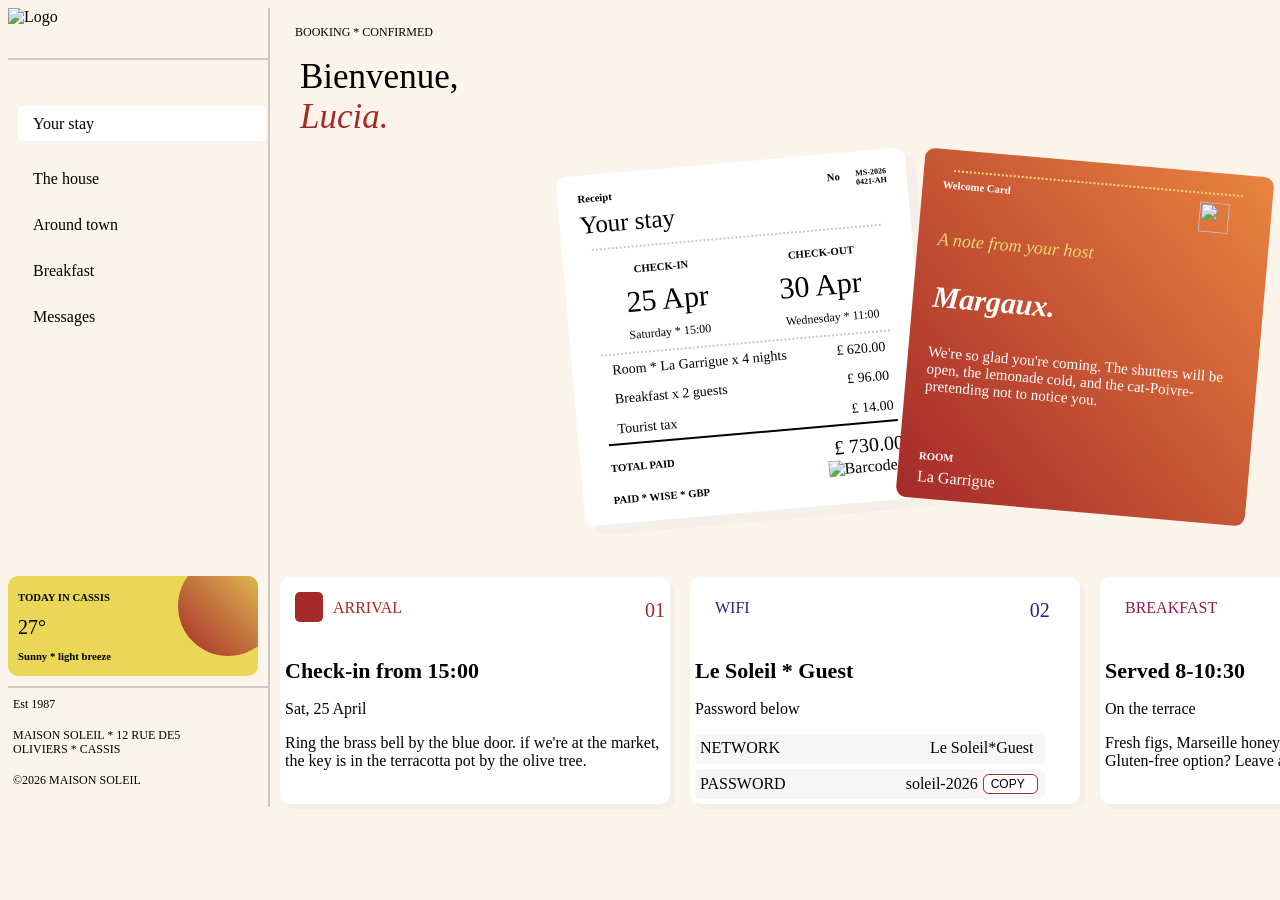
==== HOMEPAGE.HTML @ 52613fba "Initial commit - Maison Soleil booking page" ====
<!DOCTYPE html>
<html lang="en">
<head>
    <meta charset="UTF-8">
    <meta name="viewport" content="width=device-width, initial-scale=1.0">
    <title></title>
    <link rel="stylesheet" href="hotel.css">
    <script src="hotel.js" defer></script>
</head>
<body>
    <div class="side-bar">
 <header>
    <div class="logo-container">
        <img class="logo" src="C:\Users\Lenovo\AppData\Local\Packages\5319275A.WhatsAppDesktop_cv1g1gvanyjgm\LocalState\sessions\C188486C4F913B164E9E0CEC845B10D3C067F4F6\transfers\2026-30\assets\images\logo.svg" alt="Logo">
       <button class="open-sidebar-button" id="open-sidebar-button" onclick="openSidebar()">
            <img src="C:\Users\Lenovo\AppData\Local\Packages\5319275A.WhatsAppDesktop_cv1g1gvanyjgm\LocalState\sessions\C188486C4F913B164E9E0CEC845B10D3C067F4F6\transfers\2026-30\assets\images\icon-menu.svg" alt="Menu">
      </button>
      </div>
      <div class="menu-list">
    <nav class="show" id="navbar">
        <ul class="navs">
            <li><button id="close-sidebar-button" onclick="closeSidebar()"><img src="C:\Users\Lenovo\AppData\Local\Packages\5319275A.WhatsAppDesktop_cv1g1gvanyjgm\LocalState\sessions\C188486C4F913B164E9E0CEC845B10D3C067F4F6\transfers\2026-30\assets\images\icon-close.svg" alt="Close"></button></li>
            <div class="your-stay">
            <li>
               <img src="C:\Users\Lenovo\AppData\Local\Packages\5319275A.WhatsAppDesktop_cv1g1gvanyjgm\LocalState\sessions\C188486C4F913B164E9E0CEC845B10D3C067F4F6\transfers\2026-30\assets\images\icon-bed.svg" alt=""> Your stay
            </li>
            </div>
            <li>
              <img src="C:\Users\Lenovo\AppData\Local\Packages\5319275A.WhatsAppDesktop_cv1g1gvanyjgm\LocalState\sessions\C188486C4F913B164E9E0CEC845B10D3C067F4F6\transfers\2026-30\assets\images\icon-house.svg" alt=""> The house
            </li>
            <li class="around-town">
              <img src="C:\Users\Lenovo\AppData\Local\Packages\5319275A.WhatsAppDesktop_cv1g1gvanyjgm\LocalState\sessions\C188486C4F913B164E9E0CEC845B10D3C067F4F6\transfers\2026-30\assets\images\icon-pin.svg" alt=""> Around town 
            </li>
            <li>
              <img src="C:\Users\Lenovo\AppData\Local\Packages\5319275A.WhatsAppDesktop_cv1g1gvanyjgm\LocalState\sessions\C188486C4F913B164E9E0CEC845B10D3C067F4F6\transfers\2026-30\assets\images\icon-breakfast-outline.svg" alt=""> Breakfast
            </li>
            <li>
              <img src="C:\Users\Lenovo\AppData\Local\Packages\5319275A.WhatsAppDesktop_cv1g1gvanyjgm\LocalState\sessions\C188486C4F913B164E9E0CEC845B10D3C067F4F6\transfers\2026-30\assets\images\icon-mail.svg" alt=""> Messages
            </li>
        </ul>
        </div>
    </nav>
 </header> 
 <div class="weather-container">
   <div class="top-circle"></div>
    <h6 class="weather-heading">TODAY IN CASSIS</h6>
    <p class="temperature-1">27°</p>
    <h6 class="weather-description">Sunny * light breeze</h6>
 </div>  
 <div class="foot">
 <footer>
    <p>Est 1987</p>
    <p class="rue-de5">MAISON SOLEIL * 12 RUE DE5</p>
    <p class="oliviers">OLIVIERS * CASSIS</p>
    <P>&copy;2026 MAISON SOLEIL</P>
 </footer>
 </div>
 </div>
 <div class="main-content">
    <p class="booking-status">BOOKING * CONFIRMED</p>
     <div class="greetings">
      <P id="greeting-text">Bienvenue, <em>Lucia.</em></P>
      <div>
      <button class="print-receipt" id="print-receipt" onclick="printReceipt()"><p>Print receipt</p></button>
      </div>
      <div>
      <button class="add-to-calendar" id="add-to-calendar" onclick="addToGoogleCalendar()"><p>Add to calendar</p></button>
      </div>
    </div>
    <div class="cards">
       <img class="sun-image" src="C:\Users\Lenovo\AppData\Local\Packages\5319275A.WhatsAppDesktop_cv1g1gvanyjgm\LocalState\sessions\C188486C4F913B164E9E0CEC845B10D3C067F4F6\transfers\2026-30\assets\images\illustration-sun.svg" alt="Sun illustration">
 <div class="stay-receipt">
      <section id="receipt">
         <div class="receipt-top">
         <h6 class="rpt-mstk">Receipt</h6>
         <h6 class="receipt-no">No</h6>
         <div class="bookings">
         <h6 class="booking-no">MS-2026</h6><h6 class="booking-ref">0421-AH</h6>
         </div>
         </div>
         <div class="stay-description-container">
         <p class="stay-description">Your stay</p>
         </div>
         <div class="checks">
            <h6>CHECK-IN</h6><h6>CHECK-OUT</h6>
         </div>
         <div class="dates">
            <date>25 Apr</date><date>30 Apr</date>
         </div>
         <div class="day">
            <date class="day-date">Saturday * 15:00</date><date class="days-date" >Wednesday * 11:00</date>
         </div>
         <div class="guests">
         <div class="nights">
            <p>Room * La Garrigue x 4 nights</p><p>£ 620.00</p>
         </div>
         <div class="meals">
            <p>Breakfast x 2 guests</p><p>£ 96.00</p>
         </div>
         <div class="tax">
            <p>Tourist tax</p><p>£ 14.00</p>
         </div>
         </div>
         <div class="payment">
            <h6>TOTAL PAID</h6><p class="total-amount">£ 730.00</p>
         </div>
         <div class="payment-method">
            <h6>PAID * WISE * GBP</h6>
            <img class="barcode" src="C:\Users\Lenovo\AppData\Local\Packages\5319275A.WhatsAppDesktop_cv1g1gvanyjgm\LocalState\sessions\C188486C4F913B164E9E0CEC845B10D3C067F4F6\transfers\2026-30\assets\images\icon-barcode.svg" alt="Barcode">
         </div>
      </section>
 </div>
 <div class="welcome-card">
   <div class="welcome-card-top">
   <h6 class="welcomes">Welcome Card</h6>
   <img id="sun-img" width="20" height="20" src="C:\Users\Lenovo\AppData\Local\Packages\5319275A.WhatsAppDesktop_cv1g1gvanyjgm\LocalState\sessions\C188486C4F913B164E9E0CEC845B10D3C067F4F6\transfers\2026-30\assets\images\icon-sun.svg" alt="">
   </div>
   <p class="message-head">A note from your host</p>
   <h3 class="host-name">Margaux.</h3>
   <p class="welcome-message">We're so glad you're coming. The shutters will be open, the lemonade cold, and the cat-Poivre-pretending not to notice you.</p>
   <h6 class="roomh6">ROOM</h6>
   <p>La Garrigue</p>
</div>
    </div>
    <div class="base-divs">
   <div class="arrival-div">
      <div class="arrival-top-texts">
      <div id="key">
         <img src="C:\Users\Lenovo\AppData\Local\Packages\5319275A.WhatsAppDesktop_cv1g1gvanyjgm\LocalState\sessions\C188486C4F913B164E9E0CEC845B10D3C067F4F6\transfers\2026-30\assets\images\icon-key.svg" alt="">
      </div>
      <p id="arrive">ARRIVAL</p>
      <p id="arrive-01">01</p>
      </div>
      <p><strong>Check-in from 15:00</strong></p>
      <p>Sat, 25 April</p>
      <p>Ring the brass bell by the blue door. if we're at the market, the key is in the terracotta pot by the olive tree.</p>
   </div>
   <div class="wifi-div">
      <div class="wifi-top-texts">
         <div class="image-bg">
            <img src="C:\Users\Lenovo\AppData\Local\Packages\5319275A.WhatsAppDesktop_cv1g1gvanyjgm\LocalState\sessions\C188486C4F913B164E9E0CEC845B10D3C067F4F6\transfers\2026-30\assets\images\icon-wifi.svg" alt="">
         </div>
         <p id="wifi">WIFI</p>
         <p id="wifi-02">02</p>
      </div>
      <p><strong>Le Soleil * Guest</strong></p>
      <p>Password below</p>
      <div class="network">NETWORK <p>Le Soleil*Guest</p></div>
      <div class="wifis">PASSWORD <p class="wifi-password">soleil-2026</p>
      <button type="button" class="copy" data-copy=".wifi-password">
         <p class="copy-label">COPY</p>
      </button>
      </div>
      </div>
   <div class="breakfast-div">
      <div class="breakfast-top-texts">
         <div class="breakfast-bg">
            <img src="C:\Users\Lenovo\AppData\Local\Packages\5319275A.WhatsAppDesktop_cv1g1gvanyjgm\LocalState\sessions\C188486C4F913B164E9E0CEC845B10D3C067F4F6\transfers\2026-30\assets\images\icon-breakfast.svg" alt="">
         </div>
         <p id="breakfast">BREAKFAST</p>
         <p id="breakfast-03">03</p>
      </div>
      <p><strong>Served 8-10:30</strong></p>
      <p>On the terrace</p>
      <p>Fresh figs, Marseille honey, pain au levain, and espresso. Gluten-free option? Leave a note the night before</p>
   </div>
 </div>
 </div>
</body>
</html>
---- hotel.css ----
.navs {display:flex; list-style: none; gap: 30px; flex-direction: column; margin-left: -20px; line-height: 1.0; cursor: pointer;}

body {background-color: rgb(251, 244, 235); display: flex;}

.navs li {display: flex; align-items: center; gap: 5px;}

.logo {width: 100px; height: 50px; margin-bottom: 0px;}

span {display: block; margin-left: 50px; margin-top: -20px;}

.logo-container {border-bottom: 2px solid #ccc8c8; width: 260px; display: flex; justify-content: space-between;}

.your-stay {margin-left:-10px; background-color: #ffffff; width: 248px; height: 35px; color: #000; padding: 10px; box-sizing: border-box; border-radius: 5px;}

.menu-list {gap: 20px;}

.around-town:hover {background-color: #ffffff; margin-left: -10px; width: 248px; height: 35px; padding: 10px; box-sizing: border-box; border-radius: 5px;}

.weather-container {text-align: left; margin-top: 235px; align-items: center; padding: 10px;
     box-sizing: border-box; margin-right: 10px;  background-color: hsl(52, 78%, 63%); position: relative;
     border-radius: 10px; width: 250px; height: 100px; line-height: 0.3; overflow: hidden;}

.top-circle {width: 100px; height: 100px; border-radius: 50%; background-image:
     linear-gradient(to left bottom, hsl(52, 78%, 63%), rgb(165, 42, 42)); 
      position: absolute; margin-left: 160px; margin-top: -30px;}

.side-bar {border-right: 2px solid #ccc8c8; display: flex;
     flex-direction: column;}

.temperature-1 {font-size: 20px;}

.contents {border-right: 2px solid #ccc8c8; width: 270px;}

.weather-heading {margin-top: 10px;}

.foot  {border-top: 2px solid #ccc8c8; width: 260px;}
 
.stay-receipt {background-color: white; width: 350px; padding: 20px; height: 350px; position: absolute; 
    top: 0; left: 0; transform: rotate(-5deg); border-radius: 10px; box-sizing: border-box;
     box-shadow: 10px 10px rgba(224, 224, 224, 0.3);}

.stay-receipt h6 {margin-top: 0; margin-bottom: 0px;}

.cards {display: flex; flex-direction: row; margin-left: 300px; margin-top: -10px; position: relative; width: max-content; height: fit-content;}

.welcome-card {background-image: linear-gradient(to right top, rgb(165, 42, 42), rgb(234, 131, 63));
     border-radius: 10px; width: 350px;
     height: 350px; color: white; margin-left: 90px; position: absolute; top: 0px; left: 250px;
     padding: 20px; box-sizing: border-box; transform: rotate(5deg);}

.cards:hover .stay-receipt {transform: rotate(5deg); cursor: pointer;  position: absolute; left: -160px; transition:all ease-in-out 2s;}

.cards:hover .welcome-card {transform: rotate(-5deg); cursor: pointer; position: absolute; right: -160px; transition: all 2s ease-in-out;}

.cards img {width: 150px; height: 150px; margin-left: 190px; margin-top: 60px;}

main-content {width: 100%;}

.base-divs {display: flex; gap: 10px; margin-top: 205px; margin-left: 10px; gap: 20px;}

.arrival-div, .wifi-div, .breakfast-div {background-color: #ffffff; border-radius: 10px; box-shadow: 5px 5px rgba(224, 224, 224, 0.3); width: 390px; min-height: 180px; padding: 5px; box-sizing: border-box;}

.greetings {display: flex;}

.print-receipt {height: 30px; width: 80px;
     background-color: #ffffff; border: 2px solid rgb(165, 42, 42);
     border-radius: 15px; box-sizing: border-box; margin-left: 760px; 
     font-size: 12px; color: black; padding: 5px; align-items: center;}

.print-receipt p {margin-top: 0px;}

.print-receipt:hover {background-color: black; color: white; cursor: pointer;}

.add-to-calendar {height: 30px; width: 100px; margin-left: 10px; background-color: black;
     color: white; border-radius: 15px; box-sizing: border-box; padding-left: 5px; 
     font-size: 12px; border: 2px solid rgb(165, 42, 42); padding: 5px; align-items: center;}

.add-to-calendar p {margin-top: 0px;}

.add-to-calendar:hover {background-color: white; color: black; cursor: pointer;}

#key {width: 30px; height: 30px; background-color: rgb(165, 42, 42); border-radius: 5px; margin-left: 10px;}

.arrival-top-texts p {color: rgb(165, 42, 42);}


.arrival-top-texts {display: flex; gap: 10px; margin-top: 10px; }

#arrive {margin-top: 7px;}

#wifi {margin-top: 7px;}

.wifi-top-texts {display: flex; gap: 10px; margin-top: 10px; }

#arrive-01 {margin-left: 233px; margin-top: 7px; font-size: 20px; }

#wifi-02 {margin-left: 270px; margin-top: 7px; font-size: 20px; }

.image-bg {width: fit-content; height: fit-content; background-color: rgba(24, 24, 119, 0.936); border-radius: 5px; 
    margin-left: 10px;}

.wifi-top-texts p {color: rgba(24, 24, 119, 0.936);}

.breakfast-top-texts {display: flex; gap: 10px; margin-top: 10px; }

#breakfast {margin-top: 7px;}

#breakfast-03 {margin-left: 213px; margin-top: 7px; font-size: 20px;}

.breakfast-bg {width: fit-content; height: fit-content; background-color: rgba(139, 11, 73, 0.936); 
    border-radius: 5px; margin-left: 10px;}

.breakfast-top-texts p {color: rgba(139, 11, 73, 0.936);}

.arrival-div strong {font-size: 22px;}

.breakfast-div strong {font-size: 22px;}

.wifi-div strong {font-size: 22px;}

.network {display: flex; flex-direction: row; width: 350px; padding: 5px; height: 30px; 
    box-sizing: border-box; border-radius: 5px; background-color: rgba(224, 224, 224, 0.3);}

.network p {margin-left: 150px; margin-top: 0px;}

.wifis p {margin-left: 120px; margin-top: 15px;}

.wifis {margin-top: 5px; display: flex; align-items: center; flex-direction: row; width: 350px; padding: 5px; height: 30px; box-sizing: border-box; border-radius: 5px; background-color: rgba(224, 224, 224, 0.3);}

.copy {margin-top: 5px; margin-bottom: 5px; margin-left: 5px; display: flex; 
    color: black;
    flex-direction: row; width: 55px; padding: 5px;
    height: 20px;  border-radius: 6px; 
    background-color: white; align-items: center; padding: 8px 12px;
    gap: 8px; border: none; outline: none; cursor: pointer; border: 1px solid rgb(165, 42, 42);}

.copy p {margin: 0px; margin-left: -5px; font-size: 12px;}

.copy:active {background-color: white;}

.copy:disabled {background-color: black; color: white; cursor: not-allowed;}

.booking-status { margin-left: 20px; padding: 5px; font-size: 12px;}

.greetings p { margin-top: 0px; }

.greetings {margin-left: 30px;}

#greeting-text {font-size: 35px;}

#greeting-text em {color: rgb(165, 42, 42);}

.foot p {font-size: 12px; text-align: left; margin-left: 5px; padding-bottom: 10px;}
.foot {line-height: 0.75; margin-top: 10px;}

.rue-de5 {margin-bottom: 0px;}

.oliviers {margin-top: -5px;}

#sun-img {width: 30px; height: 30px; margin-top: 5px;}

.welcome-message {font-size: 15px;}

.host-name {font-size: 30px; font-style: italic;}

.message-head {font-style: italic; font-size: 18px; color: rgb(228, 221, 113);}

.roomh6 {margin-top: 55px; margin-bottom: -10px; }

.welcome-card-top {display: flex; align-items: center; gap: -30px;
     width: 290px; height: 40px; margin-left: 10px; border-top: 2px dotted rgb(228, 221, 113);}

.welcome-card-top h6 {margin-top: -15px; margin-bottom: 0px;}

.welcomes {margin-left: -10px;}

.receipt-top {display: flex; justify-content: space-between; align-items: center; margin-top: -10px;}


.bookings {display: block; margin-top: 7px; font-size: 12px;}

.receipt-top h6 {margin-top: 0px; margin-bottom: 0px;}

.receipt-no {margin-left: 200px;}

.stay-description {margin-top: 1px; font-size: 25px; margin-left: -10px;}

.stay-description-container {width: 290px; height: 40px; margin-left: 10px; box-sizing: 
    border-box; border-bottom: 2px dotted #ccc8c8;}

.checks {display: flex;  gap: 100px; margin-left: 50px; margin-top: 15px;}

.dates {display: flex; gap: 71px; font-family:Cambria, Cochin, Georgia, Times, 'Times New Roman', 
    serif; font-size: 30px; margin-left: 40px; margin-top: 10px;}

.day {display: flex; margin-left: 10px; gap: 75px; box-sizing: border-box; font-size: 12px; 
    border-bottom: 2px dotted #ccc8c8; width: 290px; height: 35px; }

.day-date {margin-left: 30px; margin-top: 9px;}

.days-date {margin-top: 9px;}

.nights {display: flex; align-items: center; gap: 50px; margin-left: 10px; font-size: 14px;}

.meals {display: flex; align-items: center; gap: 120px; margin-left: 10px; font-size: 14px;}

.tax {display: flex; align-items: center; gap: 175px; margin-left: 10px; font-size: 14px;}

.guests {line-height: 0.1; border-bottom: 2px solid black; margin-left: 10px; box-sizing: border-box; width: 290px;}

.payment {display: flex; align-items: center; gap: 160px; margin-left: 10px; margin-top: -10px;}

.total-amount {font-size: 20px;}

.payment-method img {width: 80px; height: 30px; margin-right: -10px; margin-top: 1px; margin-left: 120px;}

.payment-method {display: flex; flex-direction: row;  gap: px;   margin-top: -20px}

.payment-method h6 {margin-top: 15px; margin-bottom: 0px; margin-left: 10px;}

#close-sidebar-button {background: none; border: none; padding: 1em; display: none; margin-top: 0px; margin-bottom: 0px;}

#open-sidebar-button {background: none; border: none; padding: 1em; width: 50px;
     height: 50px; margin-left: 90px; margin-top: 0px; display: none;}

@media print {
    body * {
        visibility: hidden;
    }

    #receipt, #receipt * {
        visibility: visible;
    }

    #receipt {
        position: absolute;
        left: 0;
        top: 0;
        transform: none;
        box-shadow: none;
        width: 100%;
    }

}



@media screen and (max-width: 768px) {
    body {display: flex; flex-direction: column; min-height: 100vh; line-height: 1.5em;}
    
    .weather-container {display: none;}

    #open-sidebar-button {
        display: block;
    }

    .print-receipt {margin-left: 0px; display: inline-flex; padding-left: 5px; padding-top: 15px;}

    .add-to-calendar {margin-left: 90px; margin-top: -30px;  
        display: inline-flex; padding-left: 5px; padding-top: 15px;}

    .cards {flex-direction: column; margin-left: 0px; line-height: 1.0em; gap: 20px;
         margin: 0 auto;
        }

    .welcome-card {margin-left: 0px;}

    .base-divs {flex-direction: column; margin-top: 20px; width: 350px;  margin-right: auto; margin-left: auto;}

    .arrival-div, .wifi-div, .breakfast-div {width: 350px;  margin-right: auto; margin-left: auto;}

    #close-sidebar-button {
        display: block;
    }

    #arrive-01 {margin-left: 185px;}

    #wifi-02 {margin-left: 225px;}

    #breakfast-03 {margin-left: 170px;}
    
    nav {
        position: fixed;
        top: 0; right: -100%; height: 100vh; width: min(15em, 100%);
        z-index: 10;
        border-left: 1px solid #ccc;
    }

    .side-bar  {display: flex;
     flex-direction: column;
    }


    nav.show {
        right: 0;
    }

    nav ul {
        width: 100%;
        flex-direction: column;
    }

    .stay-receipt {position: static; transform: none; margin-top: 20px;}

    .welcome-card {position: static; transform: none;}

    .cards:hover .stay-receipt {position: static; transform: none;}

   .cards:hover .welcome-card {position: static; transform: none;}

    .foot{display: none;}

    .sun-image {display: none;}

    .booking-status {margin-left: 60px;}

    .greetings {flex-direction: column; justify-content: flex-start; margin-left: 70px;}

    .logo-container {
        border-bottom: 2px solid #ccc8c8; width: 100%; margin-bottom: 0px;
    }
}
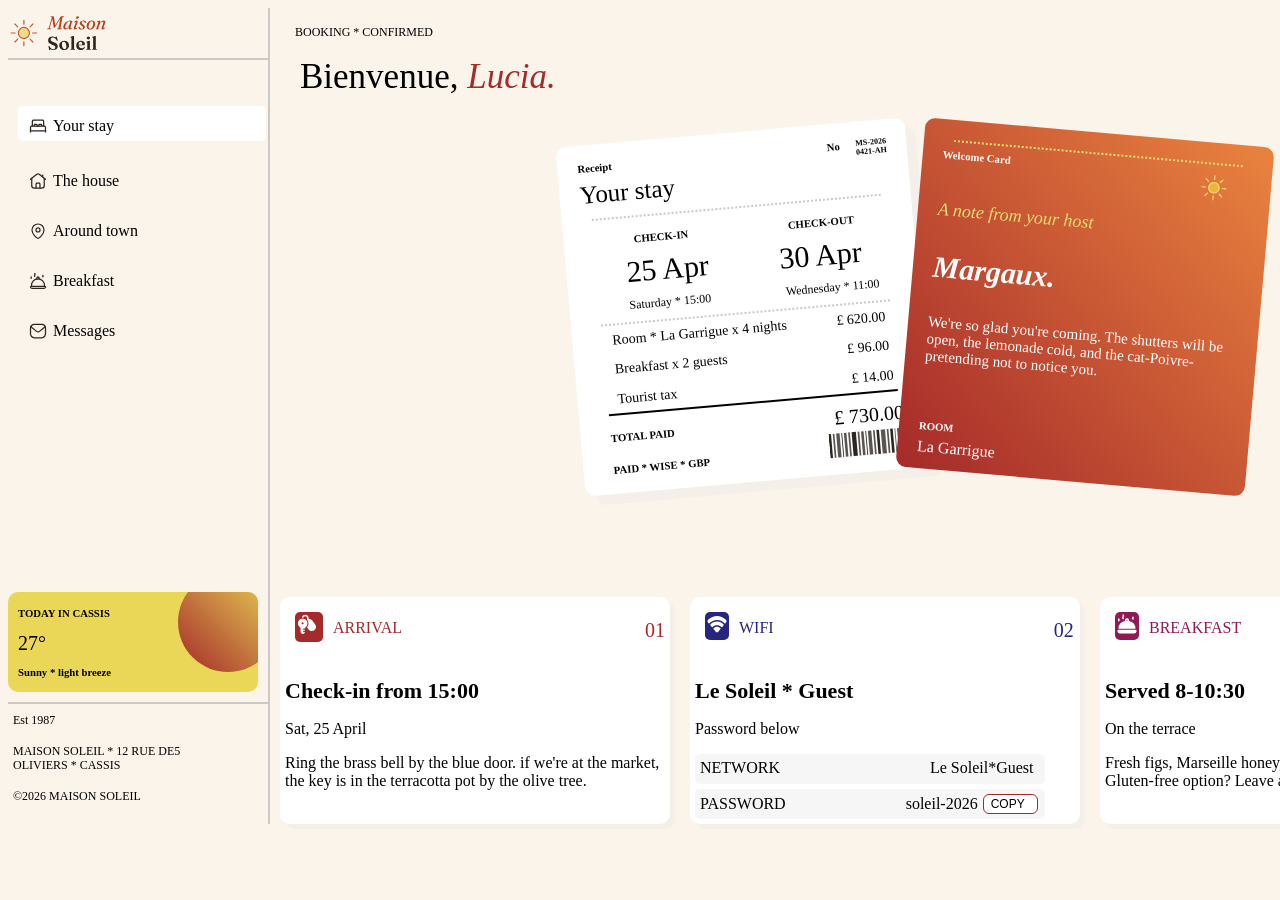
==== commit 325fa977: "Updatw HTML and CSS files" ====
--- a/HOMEPAGE.HTML
+++ b/HOMEPAGE.HTML
@@ -11,35 +11,36 @@
     <div class="side-bar">
  <header>
     <div class="logo-container">
-        <img class="logo" src="C:\Users\Lenovo\AppData\Local\Packages\5319275A.WhatsAppDesktop_cv1g1gvanyjgm\LocalState\sessions\C188486C4F913B164E9E0CEC845B10D3C067F4F6\transfers\2026-30\assets\images\logo.svg" alt="Logo">
-       <button class="open-sidebar-button" id="open-sidebar-button" onclick="openSidebar()">
-            <img src="C:\Users\Lenovo\AppData\Local\Packages\5319275A.WhatsAppDesktop_cv1g1gvanyjgm\LocalState\sessions\C188486C4F913B164E9E0CEC845B10D3C067F4F6\transfers\2026-30\assets\images\icon-menu.svg" alt="Menu">
+        <img class="logo" src="logo.svg" alt="Logo">
+       <button class="open-sidebar-button" id="open-sidebar-button" onclick="openSidebar()" aria-label="open sidebar" aria-expanded="false" aria-controls="navbar">
+            <img src="icon-menu.svg" alt="Menu">
       </button>
       </div>
       <div class="menu-list">
     <nav class="show" id="navbar">
         <ul class="navs">
-            <li><button id="close-sidebar-button" onclick="closeSidebar()"><img src="C:\Users\Lenovo\AppData\Local\Packages\5319275A.WhatsAppDesktop_cv1g1gvanyjgm\LocalState\sessions\C188486C4F913B164E9E0CEC845B10D3C067F4F6\transfers\2026-30\assets\images\icon-close.svg" alt="Close"></button></li>
+            <li><button id="close-sidebar-button" onclick="closeSidebar()" aria-label="close sidebar" ><img src="icon-close.svg" alt="Close"></button></li>
             <div class="your-stay">
             <li>
-               <img src="C:\Users\Lenovo\AppData\Local\Packages\5319275A.WhatsAppDesktop_cv1g1gvanyjgm\LocalState\sessions\C188486C4F913B164E9E0CEC845B10D3C067F4F6\transfers\2026-30\assets\images\icon-bed.svg" alt=""> Your stay
+               <img src="icon-bed.svg" alt=""> Your stay
             </li>
             </div>
             <li>
-              <img src="C:\Users\Lenovo\AppData\Local\Packages\5319275A.WhatsAppDesktop_cv1g1gvanyjgm\LocalState\sessions\C188486C4F913B164E9E0CEC845B10D3C067F4F6\transfers\2026-30\assets\images\icon-house.svg" alt=""> The house
+              <img src="icon-house.svg" alt=""> The house
             </li>
             <li class="around-town">
-              <img src="C:\Users\Lenovo\AppData\Local\Packages\5319275A.WhatsAppDesktop_cv1g1gvanyjgm\LocalState\sessions\C188486C4F913B164E9E0CEC845B10D3C067F4F6\transfers\2026-30\assets\images\icon-pin.svg" alt=""> Around town 
+              <img src="icon-pin.svg" alt=""> Around town 
             </li>
             <li>
-              <img src="C:\Users\Lenovo\AppData\Local\Packages\5319275A.WhatsAppDesktop_cv1g1gvanyjgm\LocalState\sessions\C188486C4F913B164E9E0CEC845B10D3C067F4F6\transfers\2026-30\assets\images\icon-breakfast-outline.svg" alt=""> Breakfast
+              <img src="icon-breakfast-outline.svg" alt=""> Breakfast
             </li>
             <li>
-              <img src="C:\Users\Lenovo\AppData\Local\Packages\5319275A.WhatsAppDesktop_cv1g1gvanyjgm\LocalState\sessions\C188486C4F913B164E9E0CEC845B10D3C067F4F6\transfers\2026-30\assets\images\icon-mail.svg" alt=""> Messages
+              <img src="icon-mail.svg" alt=""> Messages
             </li>
         </ul>
         </div>
     </nav>
+
  </header> 
  <div class="weather-container">
    <div class="top-circle"></div>
@@ -60,6 +61,8 @@
     <p class="booking-status">BOOKING * CONFIRMED</p>
      <div class="greetings">
       <P id="greeting-text">Bienvenue, <em>Lucia.</em></P>
+      </div>
+      <div class="greet-receipt">
       <div>
       <button class="print-receipt" id="print-receipt" onclick="printReceipt()"><p>Print receipt</p></button>
       </div>
@@ -68,7 +71,7 @@
       </div>
     </div>
     <div class="cards">
-       <img class="sun-image" src="C:\Users\Lenovo\AppData\Local\Packages\5319275A.WhatsAppDesktop_cv1g1gvanyjgm\LocalState\sessions\C188486C4F913B164E9E0CEC845B10D3C067F4F6\transfers\2026-30\assets\images\illustration-sun.svg" alt="Sun illustration">
+       <img class="sun-image" src="illustration-sun.svg" alt="">
  <div class="stay-receipt">
       <section id="receipt">
          <div class="receipt-top">
@@ -106,14 +109,14 @@
          </div>
          <div class="payment-method">
             <h6>PAID * WISE * GBP</h6>
-            <img class="barcode" src="C:\Users\Lenovo\AppData\Local\Packages\5319275A.WhatsAppDesktop_cv1g1gvanyjgm\LocalState\sessions\C188486C4F913B164E9E0CEC845B10D3C067F4F6\transfers\2026-30\assets\images\icon-barcode.svg" alt="Barcode">
+            <img class="barcode" src="icon-barcode.svg" alt="Barcode">
          </div>
       </section>
  </div>
  <div class="welcome-card">
    <div class="welcome-card-top">
    <h6 class="welcomes">Welcome Card</h6>
-   <img id="sun-img" width="20" height="20" src="C:\Users\Lenovo\AppData\Local\Packages\5319275A.WhatsAppDesktop_cv1g1gvanyjgm\LocalState\sessions\C188486C4F913B164E9E0CEC845B10D3C067F4F6\transfers\2026-30\assets\images\icon-sun.svg" alt="">
+   <img id="sun-img" width="20" height="20" src="icon-sun.svg" alt="">
    </div>
    <p class="message-head">A note from your host</p>
    <h3 class="host-name">Margaux.</h3>
@@ -126,7 +129,7 @@
    <div class="arrival-div">
       <div class="arrival-top-texts">
       <div id="key">
-         <img src="C:\Users\Lenovo\AppData\Local\Packages\5319275A.WhatsAppDesktop_cv1g1gvanyjgm\LocalState\sessions\C188486C4F913B164E9E0CEC845B10D3C067F4F6\transfers\2026-30\assets\images\icon-key.svg" alt="">
+         <img src="icon-key.svg" alt="">
       </div>
       <p id="arrive">ARRIVAL</p>
       <p id="arrive-01">01</p>
@@ -138,7 +141,7 @@
    <div class="wifi-div">
       <div class="wifi-top-texts">
          <div class="image-bg">
-            <img src="C:\Users\Lenovo\AppData\Local\Packages\5319275A.WhatsAppDesktop_cv1g1gvanyjgm\LocalState\sessions\C188486C4F913B164E9E0CEC845B10D3C067F4F6\transfers\2026-30\assets\images\icon-wifi.svg" alt="">
+            <img src="icon-wifi.svg" alt="">
          </div>
          <p id="wifi">WIFI</p>
          <p id="wifi-02">02</p>
@@ -155,7 +158,7 @@
    <div class="breakfast-div">
       <div class="breakfast-top-texts">
          <div class="breakfast-bg">
-            <img src="C:\Users\Lenovo\AppData\Local\Packages\5319275A.WhatsAppDesktop_cv1g1gvanyjgm\LocalState\sessions\C188486C4F913B164E9E0CEC845B10D3C067F4F6\transfers\2026-30\assets\images\icon-breakfast.svg" alt="">
+            <img src="icon-breakfast.svg" alt="">
          </div>
          <p id="breakfast">BREAKFAST</p>
          <p id="breakfast-03">03</p>
--- a/hotel.css
+++ b/hotel.css
@@ -41,7 +41,7 @@
 
 .stay-receipt h6 {margin-top: 0; margin-bottom: 0px;}
 
-.cards {display: flex; flex-direction: row; margin-left: 300px; margin-top: -10px; position: relative; width: max-content; height: fit-content;}
+.cards {display: flex; flex-direction: row; margin-left: 300px; margin-top: 40px; position: relative; width: max-content; height: fit-content;}
 
 .welcome-card {background-image: linear-gradient(to right top, rgb(165, 42, 42), rgb(234, 131, 63));
      border-radius: 10px; width: 350px;
@@ -52,19 +52,21 @@
 
 .cards:hover .welcome-card {transform: rotate(-5deg); cursor: pointer; position: absolute; right: -160px; transition: all 2s ease-in-out;}
 
-.cards img {width: 150px; height: 150px; margin-left: 190px; margin-top: 60px;}
+.cards img {width: 150px; height: 150px; margin-left: 190px; margin-top: 70px;}
 
 main-content {width: 100%;}
 
-.base-divs {display: flex; gap: 10px; margin-top: 205px; margin-left: 10px; gap: 20px;}
+.base-divs {display: flex; gap: 10px; margin-top: 245px; margin-left: 10px; gap: 20px;}
 
 .arrival-div, .wifi-div, .breakfast-div {background-color: #ffffff; border-radius: 10px; box-shadow: 5px 5px rgba(224, 224, 224, 0.3); width: 390px; min-height: 180px; padding: 5px; box-sizing: border-box;}
 
 .greetings {display: flex;}
+
+.greet-receipt {display: flex; margin-top: -70px;}
 
 .print-receipt {height: 30px; width: 80px;
      background-color: #ffffff; border: 2px solid rgb(165, 42, 42);
-     border-radius: 15px; box-sizing: border-box; margin-left: 760px; 
+     border-radius: 15px; box-sizing: border-box; margin-left: 1040px; 
      font-size: 12px; color: black; padding: 5px; align-items: center;}
 
 .print-receipt p {margin-top: 0px;}
@@ -222,6 +224,9 @@
 
 #open-sidebar-button {background: none; border: none; padding: 1em; width: 50px;
      height: 50px; margin-left: 90px; margin-top: 0px; display: none;}
+
+#overlay {background-color: rgba(0, 0, 0, 0.5); position: fixed; 
+    inset: 0; z-index: 8; pointer-events: none; opacity: 0; display: none;}
 
 @media print {
     body * {
@@ -254,10 +259,10 @@
         display: block;
     }
 
-    .print-receipt {margin-left: 0px; display: inline-flex; padding-left: 5px; padding-top: 15px;}
-
-    .add-to-calendar {margin-left: 90px; margin-top: -30px;  
-        display: inline-flex; padding-left: 5px; padding-top: 15px;}
+    .print-receipt {margin-left: 0px; display: inline-flex; padding-left: 5px;
+         padding-top: 15px; margin-top: 10px;}
+
+    .add-to-calendar {display: inline-flex; padding-left: 5px; margin-top: 10px; padding-top: 15px;}
 
     .cards {flex-direction: column; margin-left: 0px; line-height: 1.0em; gap: 20px;
          margin: 0 auto;
@@ -267,7 +272,7 @@
 
     .base-divs {flex-direction: column; margin-top: 20px; width: 350px;  margin-right: auto; margin-left: auto;}
 
-    .arrival-div, .wifi-div, .breakfast-div {width: 350px;  margin-right: auto; margin-left: auto;}
+    .arrival-div, .wifi-div, .breakfast-div {width: 350px; margin-right: auto; margin-left: auto;}
 
     #close-sidebar-button {
         display: block;
@@ -295,6 +300,9 @@
         right: 0;
     }
 
+    
+    
+
     nav ul {
         width: 100%;
         flex-direction: column;
@@ -316,6 +324,9 @@
 
     .greetings {flex-direction: column; justify-content: flex-start; margin-left: 70px;}
 
+    .greet-receipt {display: flex; flex-direction: row;
+         align-items: center; gap: 20px; margin-top: -20px; margin-left: 80px;}
+
     .logo-container {
         border-bottom: 2px solid #ccc8c8; width: 100%; margin-bottom: 0px;
     }
